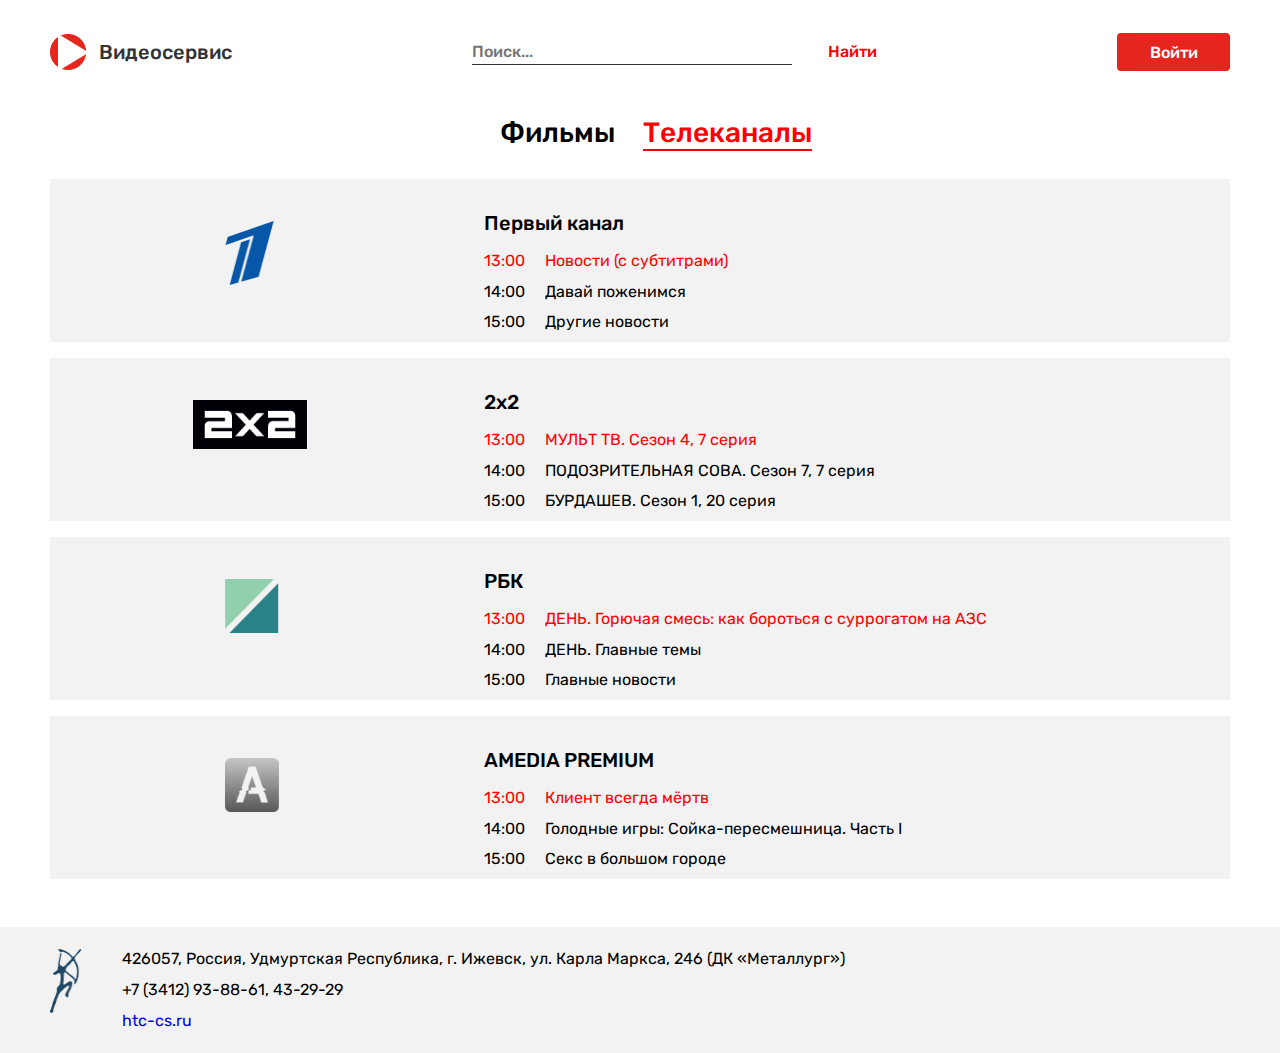
==== index2.html @ 4d57995e "Add files via upload" ====
<!DOCTYPE html>
<html lang="en">
<head>
    <meta charset="UTF-8">
    <meta name="viewport" content="width=device-width, initial-scale=1.0">
    <link rel="stylesheet" href="css/style.css">
    <title>zx</title>
</head>
<body>
    <div class="container" id="ind2">
        <header class="header">
            <div class="header_logo">
                <img src="img/sign.png" alt="logo" class="header_logo-img">
                <p class="header_logo-p">Видеосервис</p>
            </div>
            <form>
                <label>
                    <input type="text" placeholder="Поиск..." class="header_search">
                </label>
                <input type="button" value="Найти" class="header_search_btn">
            </form>
            <form>
                <input type="button" value="Войти" class="header_login">
            </form>
        </header>
        <form action="index.html" id="margin" class="main-btn">
            <label>
                <button id="films1" class="links" >Фильмы</button>
                <input type="button" value="Телеканалы" id="channels1" class="links">
            </label>
        </form>
        <main id="justify">
            <div class="ind2_main">
                <img src="img/logo1.png" id="ind2_img">
                <div class="ind2_flex">
                <p class="first_txt_ind2">Первый канал</p>
                <p class="red_txt_ind2">13:00&nbsp&nbsp&nbsp&nbsp&nbspНовости (с субтитрами)</p>
                <p>14:00&nbsp&nbsp&nbsp&nbsp&nbspДавай поженимся</p>
                <p>15:00&nbsp&nbsp&nbsp&nbsp&nbspДругие новости</p></div>
            </div>
            <div class="ind2_main">
                <img src="img/logo2.png" id="ind2_img2">
                <div class="ind2_flex" id="txt2_ind2">
                <p class="first_txt_ind2">2x2</p>
                <p class="red_txt_ind2">13:00&nbsp&nbsp&nbsp&nbsp&nbspМУЛЬТ ТВ. Сезон 4, 7 серия</p>
                <p>14:00&nbsp&nbsp&nbsp&nbsp&nbspПОДОЗРИТЕЛЬНАЯ СОВА. Сезон 7, 7 серия</p>
                <p>15:00&nbsp&nbsp&nbsp&nbsp&nbspБУРДАШЕВ. Сезон 1, 20 серия</p></div>
            </div>
            <div class="ind2_main">
                <img src="img/logo3.png" class="ind2_img3">
                <div class="ind2_flex" id="txt3_ind2">
                <p class="first_txt_ind2">РБК</p>
                <p class="red_txt_ind2">13:00&nbsp&nbsp&nbsp&nbsp&nbspДЕНЬ. Горючая смесь: как бороться с суррогатом на АЗС</p>
                <p>14:00&nbsp&nbsp&nbsp&nbsp&nbspДЕНЬ. Главные темы</p>
                <p>15:00&nbsp&nbsp&nbsp&nbsp&nbspГлавные новости</p></div>
            </div>
            <div class="ind2_main">
                <img src="img/logo4.png" class="ind2_img3">
                <div class="ind2_flex" id="txt4_ind2">
                <p class="first_txt_ind2">AMEDIA PREMIUM</p>
                <p class="red_txt_ind2">13:00&nbsp&nbsp&nbsp&nbsp&nbspКлиент всегда мёртв</p>
                <p>14:00&nbsp&nbsp&nbsp&nbsp&nbspГолодные игры: Сойка-пересмешница. Часть I</p>
                <p>15:00&nbsp&nbsp&nbsp&nbsp&nbspСекс в большом городе</p></div>
            </div>
        </main>
        
    </div>
    <div class="container" id="footer">
        <footer>
            <div class="container" id="foot_text">
                <img src="img/htc-cs-logo.png" id="last_img" class="last_text" alt="">
                <div id="foot_text2">
                <p class="last_text" id="weq">426057, Россия, Удмуртская Республика, г. Ижевск, ул. Карла Маркса, 246 (ДК «Металлург»)</p>
                <p class="last_text" id="foot_last_text">+7 (3412) 93-88-61, 43-29-29</p>
                <a class="last_text" href="#">htc-cs.ru</a></div>
            </div>
        </footer>
    </div>
</body>
</html>
---- css/style.css ----
* {
    padding: 0;
    margin: 0;
  }
  
  @font-face {
    font-family: Rubick;
    src: url(../fonts/Rubik-Regular.ttf);
  }
  
  @font-face {
    font-family: Rubick-Medium;
    src: url(../fonts/Rubik-Medium.ttf);
  }

  .container {
    width: 1180px;
    margin: 0 auto;
  }
  
  input,button {
    cursor: pointer;
  }
  
  .header {
    height: 40px;
    margin-top: 32px;
    display: flex;
    justify-content: space-between;
    align-items: center;
  }
  
  .header_logo {
    display: flex;
    align-items: center;
  }
  
  .header_logo-img {
    margin-right: 12px;
  }
  
  .header_logo-p {
    color: #333;
    font-family: Rubick-Medium, serif;
    font-size: 20px;
    font-weight: 500;
  }
  
  .header_search {
    width: 320px;
    height: 25px;
    border: none;
    border-bottom: 1px solid #333;
    font-size: 16px;
    font-family: Rubick-Medium, serif;
    color: #333;
    margin-right: 32px;
  }
  
  .header_search:focus {
    outline: none;
  }
  
  .header_search::placeholder {
    font-family: Rubick-Medium, serif;
    font-size: 16px;
  }
  
  .header_search_btn {
    border: none;
    background: none;
    color: red;
    font-family: Rubick-Medium, serif;
    font-size: 16px;
    font-style: normal;
    font-weight: 500;
    line-height: normal;
  }
  
  .header_login {
    border: none;
    width: 113px;
    height: 38px;
    background-color: #E5261E;
    border-radius: 4px;
    color: white;
    font-family: Rubick-Medium, serif;
    font-size: 16px;
  }
  
  .links {
    border: none;
    background-color: white;
    font-family: Rubick-Medium, serif;
    font-size: 28px;
  }
  
  #films {
    margin: 44px 0 0 450px;
    border-bottom: 2px solid red;
    color: red;
    padding-bottom: 9px;
  }
  #films1{
    margin: 44px 0 6px 450px;
  }

  #channels {
    margin-left: 24px;
  }
  #channels1{
    border-bottom: 2px solid red;
    color: red;
    margin-left: 24px;
  }
  #m1 {
    margin: 41px 0 0 0;
    font-family: Rubick-Medium, serif;
    font-size: 24px;
  }
  
  .images {
    display: flex;
    gap: 20px;
    margin-top: 16px;
    margin-bottom: 16px;
  }
  
  #image1,
  #image2,
  #image3,
  #image4 {
    border-radius: 10px;
    position: relative;
  }
  
  figure {
    color: black;
    font-family: Rubick-Medium, serif;
    font-size: 20px;
  }
  
  figcaption {
    padding: 16px 0 0 0;
    color: black;
  }
  
  #asd {
    color: #333;
    font-family: Rubick-Medium, serif;
    font-size: 24px;
    margin-top: 32px;
  }
  
  .genre {
    display: flex;
    margin-top: 16px;
  }
  
  #genre1,
  #genre2,
  #genre3,
  #genre4 {
    display: flex;
    justify-content: center;
    align-items: center;
    flex-direction: column;
    font-size: 48px;
    width: 280px;
    height: 208px;
    flex-shrink: 0;
    border-radius: 6px;
    box-shadow: 0 0 16px 0 rgba(0, 0, 0, 0.15) inset;
    opacity: 0.8;
  }
  
  #genre2,
  #genre3,
  #genre4 {

    margin-left: 20px;
  }
  
  #genre1 {
    background: linear-gradient(128deg, #F2C94C 8.44%, #F29A4A 91.36%);
  }
  
  #genre2 {
    background: linear-gradient(128deg, #F2994A 8.44%, #EB5757 91.36%);
  }
  
  #genre3 {
    background: linear-gradient(128deg, #56CCF2 8.44%, #2F80ED 91.36%);
  }
  
  #genre4 {
    background: linear-gradient(128deg, #828282 8.44%, #333 91.36%);
  }
  
  .smiley {
    margin-top: 32px;
  }
  
  .genre_text {
    color: #FFF;
    font-family: Rubick, serif;
    font-size: 20px;
    margin-top: 32px;
  }
  


  
  .text-hover {
    display: none;
    position: relative;
    color: #F2F2F2;
    font-family: Rubick-Medium, serif;
    font-size: 16px;
    bottom: 400px;
    left: 15px;
    line-height: 22px;
    margin: 0 0 -400222px 0;

  }
  
  figure {
    position: relative;
  }
  
  figure::before {
    content: "";
    position: absolute;
    top: 0;
    left: 0;
    width: 100%;
    height: 85%;
    opacity: 0;
    background-color: rgba(0, 0, 0, 0.5);
    z-index: 1;
    transition: opacity 0.3s ease;
    border-radius: 9px;
  }
  
  figure:hover::before {
    opacity: 1;
  }
  
  figure:hover .text-hover {
    display: block;
    z-index: 2;
  }
  
  #footer {
    width: 100%;
    margin: 0 0 0 0;
  }

footer {
    display: flex;
    width: 100%;
    margin-top: 48px;
    background: #F2F2F2;
    padding-top: 16px;
    height: 110px;
  }
    #last_img {
    width: 32px;
    height: 64px;
    margin-right: 40px;
 
  }
  
  .last_text {
    font-family: Rubick, serif;
    font-size: 16px;
    padding: 6px 0 6px 0;
    text-decoration: none;
  }
  #foot_text{
    display: flex;
  }
#foot_last_text{
  padding: 6px 0 12px 0;
}
#genre1:hover,#genre2:hover,#genre3:hover,#genre4:hover{
  opacity: 1;
}
.ind2_main{
  display: flex;
  background-color: #F2F2F2;

  width: 1180px;
  height: 142px;

  padding: 21px 0 0 0 ;
  margin: 16px 0 16px 0;
}
#ind2_img{
  padding: 21px 210px 49px 175px;
  width: 49.231px;
  height: 64px;
}
.ind2_flex{
  display: flex;
  justify-content: space-evenly;
  flex-direction: column;

  font-family: Rubick, serif;
  font-size: 16px;
  
}
.first_txt_ind2{
  font-size: 20px;
  font-family: Rubick-medium, serif;
  padding-bottom: 5px;
}
.red_txt_ind2{
  font-family: Rubick, serif;
  color: red;
}
#ind2_img2{
  padding: 21px 143px 49px 143px;
  width: 114px; 
  height: 49px;
}
.ind2_img3{
  padding: 21px 173px 49px 175px;
  width: 54px;
  height: 54px;
}
#txt2_ind2{
  padding-left: 34px;
}
#txt3_ind2 , #txt4_ind2{
  padding-left: 32px;
}

#margin{
  margin-bottom: 24px;
}


@media screen and (max-width: 390px){

  .container{
      width: 390px;
  }
  .header {
     flex-direction: column;
     height: auto;
  }
  .search_form{
      display: flex;
      flex-direction: column;
  }
  .images{
      display: flex;
      flex-direction: column;
  }
  .genre{
      display: flex;
      flex-direction: column;
      
  }
  .main-btn{
    display: flex;
    justify-content: space-around;
  }
  #genre1,#genre2,#genre3,#genre4{
    margin-left: 48px;
    margin-bottom: 12px;
  }
  #asd{
    margin-left: 128px;
  }
  #films, #films1{
    margin: 12px 0 0 0;
  }

  main{
      margin:0;
      display: flex;
      align-items: center;
      flex-direction: column;
  }
  #image1,#image2,#image3,#image4{
      
      margin-left: 48px;
  }
  figcaption{
    margin-left: 48px;
    margin-top:-16px;
  }
  figure, .text-hover {
    pointer-events: none;
  }
  

  .last_text{
      font-size: 11px;
  }
  .foot1{
      margin: 28px 40px 28px 30px;
  }
  .header_search{
      width: auto;
      margin-bottom: 8px;
  }
  .header_search_btn{
      margin-bottom: 8px;
  }
  .ind2_main{
      width: 390px;
  }
  #ind2_img{
      margin: 0 -148px 0 -100px;
   
  }
  #ind2_img2{
      margin: 12px -148px 0 -100px;
     
  }
  .ind2_img3{
      margin: 12px -148px 0 -100px;
     
  }
  .first_txt_ind2{
    font-size: 14px;
  }
  .ind2_flex{
    font-size: 12px;
  }
  
}
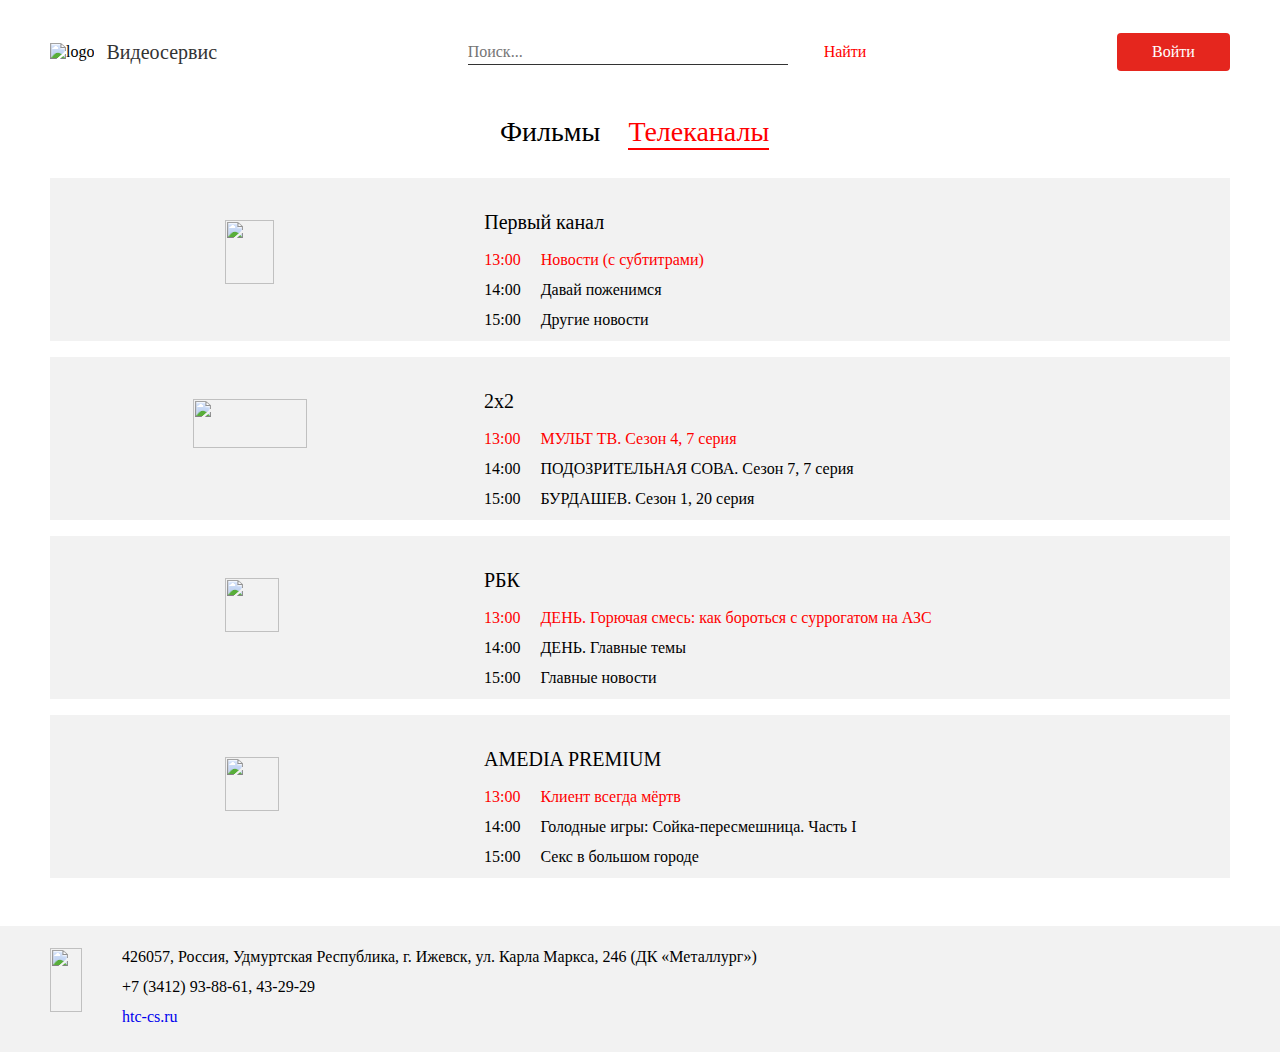
==== commit 7140ebb2: "Add files via upload" ====
--- a/index2.html
+++ b/index2.html
@@ -19,8 +19,8 @@
                 </label>
                 <input type="button" value="Найти" class="header_search_btn">
             </form>
-            <form>
-                <input type="button" value="Войти" class="header_login">
+            <form action="modal.html">
+                <button class="header_login">Войти</button>
             </form>
         </header>
         <form action="index.html" id="margin" class="main-btn">
--- a/css/style.css
+++ b/css/style.css
@@ -432,4 +432,4 @@
     font-size: 12px;
   }
   
-}
+}